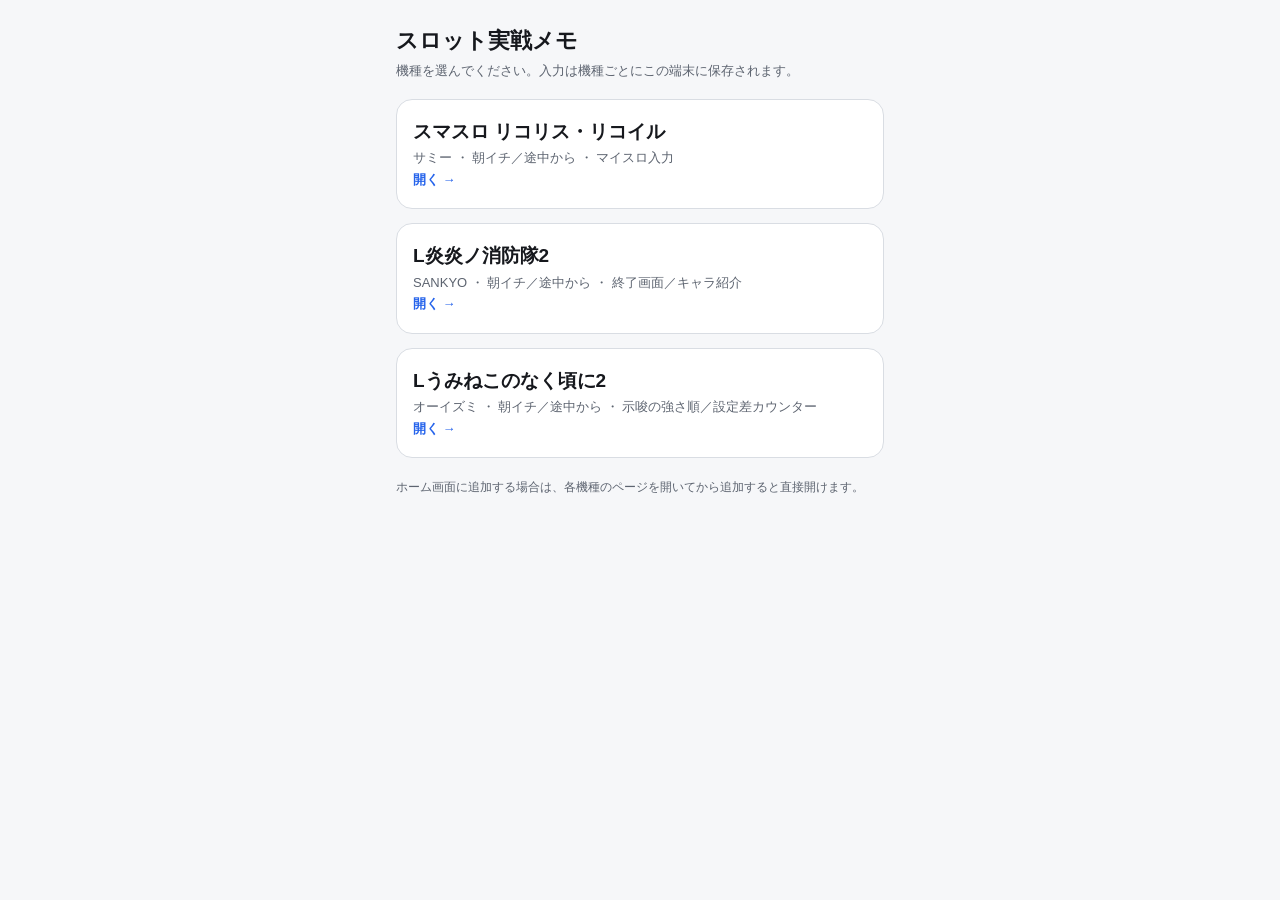
==== index.html @ 325089b9 "Add Umineko2 memo page and menu entry Co-authored-by: sugarsgith <sugarsgith@users.noreply.github.co" ====
<!DOCTYPE html>
<html lang="ja">
<head>
<meta charset="utf-8">
<meta name="viewport" content="width=device-width,initial-scale=1,viewport-fit=cover">
<meta name="theme-color" content="#111318">
<title>スロット実戦メモ</title>
<style>
:root{--bg:#f6f7f9;--card:#fff;--text:#16181d;--sub:#5d6470;--border:#d9dde3;--accent:#2563eb}
@media (prefers-color-scheme:dark){:root{--bg:#111318;--card:#1b1e25;--text:#eceef2;--sub:#a0a7b4;--border:#333845;--accent:#5b8cff}}
*{box-sizing:border-box}
body{margin:0;background:var(--bg);color:var(--text);font-family:-apple-system,BlinkMacSystemFont,"Hiragino Sans","Noto Sans JP","Yu Gothic",sans-serif;font-size:15px;line-height:1.5;-webkit-text-size-adjust:100%}
main{max-width:520px;margin:0 auto;padding:24px 16px 60px}
h1{font-size:22px;margin:0 0 4px}
p{color:var(--sub);font-size:13px;margin:0 0 18px}
a.m{display:block;background:var(--card);border:1px solid var(--border);border-radius:16px;padding:18px 16px;margin:0 0 14px;text-decoration:none;color:var(--text);min-height:88px}
a.m:active{transform:scale(.98)}
a.m b{display:block;font-size:19px;margin-bottom:2px}
a.m span{display:block;font-size:13px;color:var(--sub)}
a.m i{font-style:normal;color:var(--accent);font-weight:700;font-size:13px}
.note{font-size:12px;color:var(--sub);margin-top:20px}
</style>
</head>
<body>
<noscript><div style="padding:12px;background:#fde2e2;color:#900;font-weight:bold">この画面ではメモ機能が動きません。SafariかChromeで開き直してください。</div></noscript>
<main>
<h1>スロット実戦メモ</h1>
<p>機種を選んでください。入力は機種ごとにこの端末に保存されます。</p>
<a class="m" id="go-lycoris" href="lycoris/"><b>スマスロ リコリス・リコイル</b><span>サミー ・ 朝イチ／途中から ・ マイスロ入力</span><i>開く →</i></a>
<a class="m" id="go-enen2" href="enen2/"><b>L炎炎ノ消防隊2</b><span>SANKYO ・ 朝イチ／途中から ・ 終了画面／キャラ紹介</span><i>開く →</i></a>
<a class="m" id="go-umineko2" href="umineko2/"><b>Lうみねこのなく頃に2</b><span>オーイズミ ・ 朝イチ／途中から ・ 示唆の強さ順／設定差カウンター</span><i>開く →</i></a>
<div class="note">ホーム画面に追加する場合は、各機種のページを開いてから追加すると直接開けます。</div>
</main>
</body>
</html>
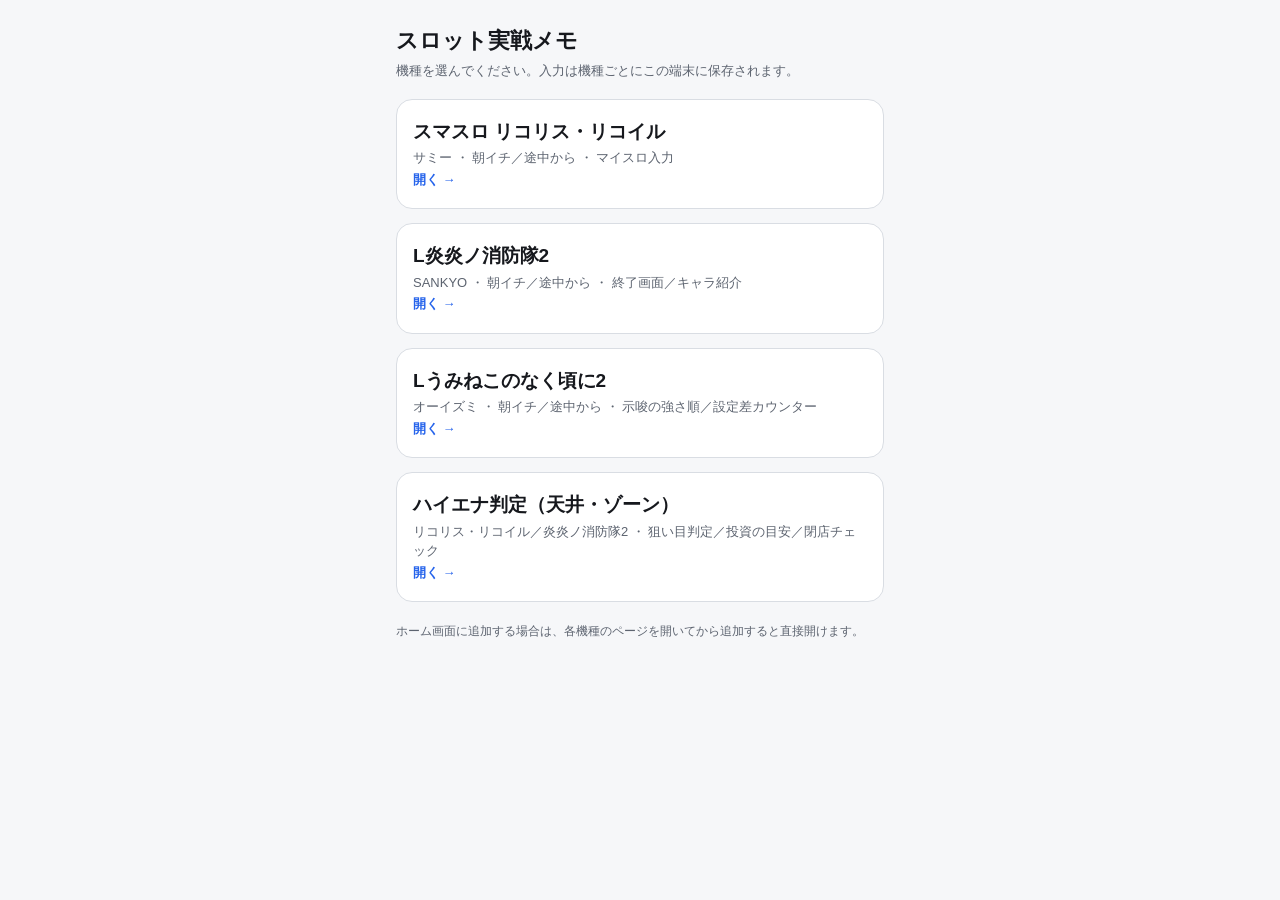
==== commit 5a5932ff: "Add hyena (天井・ゾーン) page and menu entry Co-authored-by: sugarsgith <sugarsgith@users.noreply.github.c" ====
--- a/index.html
+++ b/index.html
@@ -29,6 +29,7 @@
 <a class="m" id="go-lycoris" href="lycoris/"><b>スマスロ リコリス・リコイル</b><span>サミー ・ 朝イチ／途中から ・ マイスロ入力</span><i>開く →</i></a>
 <a class="m" id="go-enen2" href="enen2/"><b>L炎炎ノ消防隊2</b><span>SANKYO ・ 朝イチ／途中から ・ 終了画面／キャラ紹介</span><i>開く →</i></a>
 <a class="m" id="go-umineko2" href="umineko2/"><b>Lうみねこのなく頃に2</b><span>オーイズミ ・ 朝イチ／途中から ・ 示唆の強さ順／設定差カウンター</span><i>開く →</i></a>
+<a class="m" id="go-hyena" href="hyena/"><b>ハイエナ判定（天井・ゾーン）</b><span>リコリス・リコイル／炎炎ノ消防隊2 ・ 狙い目判定／投資の目安／閉店チェック</span><i>開く →</i></a>
 <div class="note">ホーム画面に追加する場合は、各機種のページを開いてから追加すると直接開けます。</div>
 </main>
 </body>
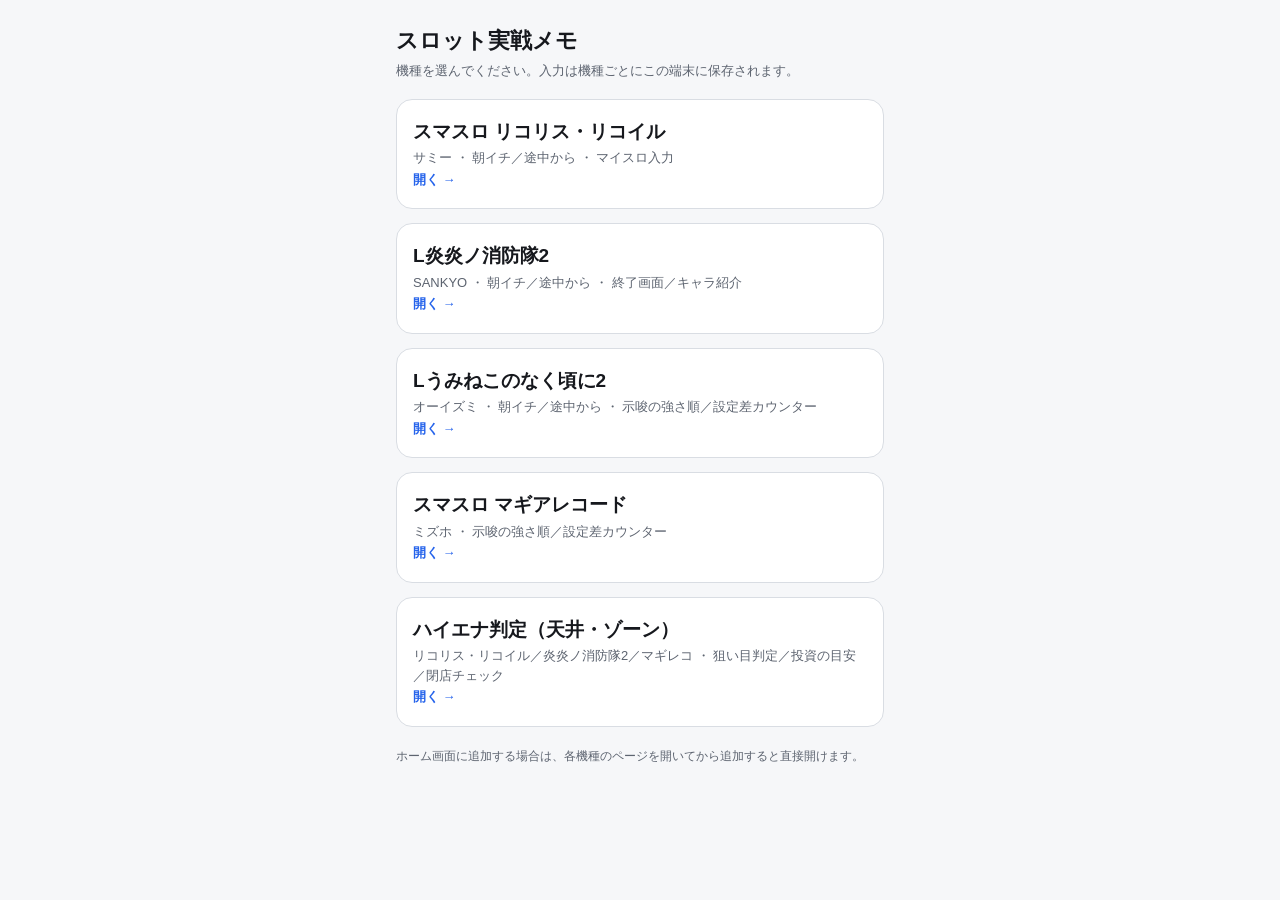
==== commit e105a72b: "Add magireco page; add magireco to hyena; menu card. Co-authored-by: sugarsgith <sugarsgith@users.no" ====
--- a/index.html
+++ b/index.html
@@ -29,7 +29,8 @@
 <a class="m" id="go-lycoris" href="lycoris/"><b>スマスロ リコリス・リコイル</b><span>サミー ・ 朝イチ／途中から ・ マイスロ入力</span><i>開く →</i></a>
 <a class="m" id="go-enen2" href="enen2/"><b>L炎炎ノ消防隊2</b><span>SANKYO ・ 朝イチ／途中から ・ 終了画面／キャラ紹介</span><i>開く →</i></a>
 <a class="m" id="go-umineko2" href="umineko2/"><b>Lうみねこのなく頃に2</b><span>オーイズミ ・ 朝イチ／途中から ・ 示唆の強さ順／設定差カウンター</span><i>開く →</i></a>
-<a class="m" id="go-hyena" href="hyena/"><b>ハイエナ判定（天井・ゾーン）</b><span>リコリス・リコイル／炎炎ノ消防隊2 ・ 狙い目判定／投資の目安／閉店チェック</span><i>開く →</i></a>
+<a class="m" id="go-magireco" href="magireco/"><b>スマスロ マギアレコード</b><span>ミズホ ・ 示唆の強さ順／設定差カウンター</span><i>開く →</i></a>
+<a class="m" id="go-hyena" href="hyena/"><b>ハイエナ判定（天井・ゾーン）</b><span>リコリス・リコイル／炎炎ノ消防隊2／マギレコ ・ 狙い目判定／投資の目安／閉店チェック</span><i>開く →</i></a>
 <div class="note">ホーム画面に追加する場合は、各機種のページを開いてから追加すると直接開けます。</div>
 </main>
 </body>
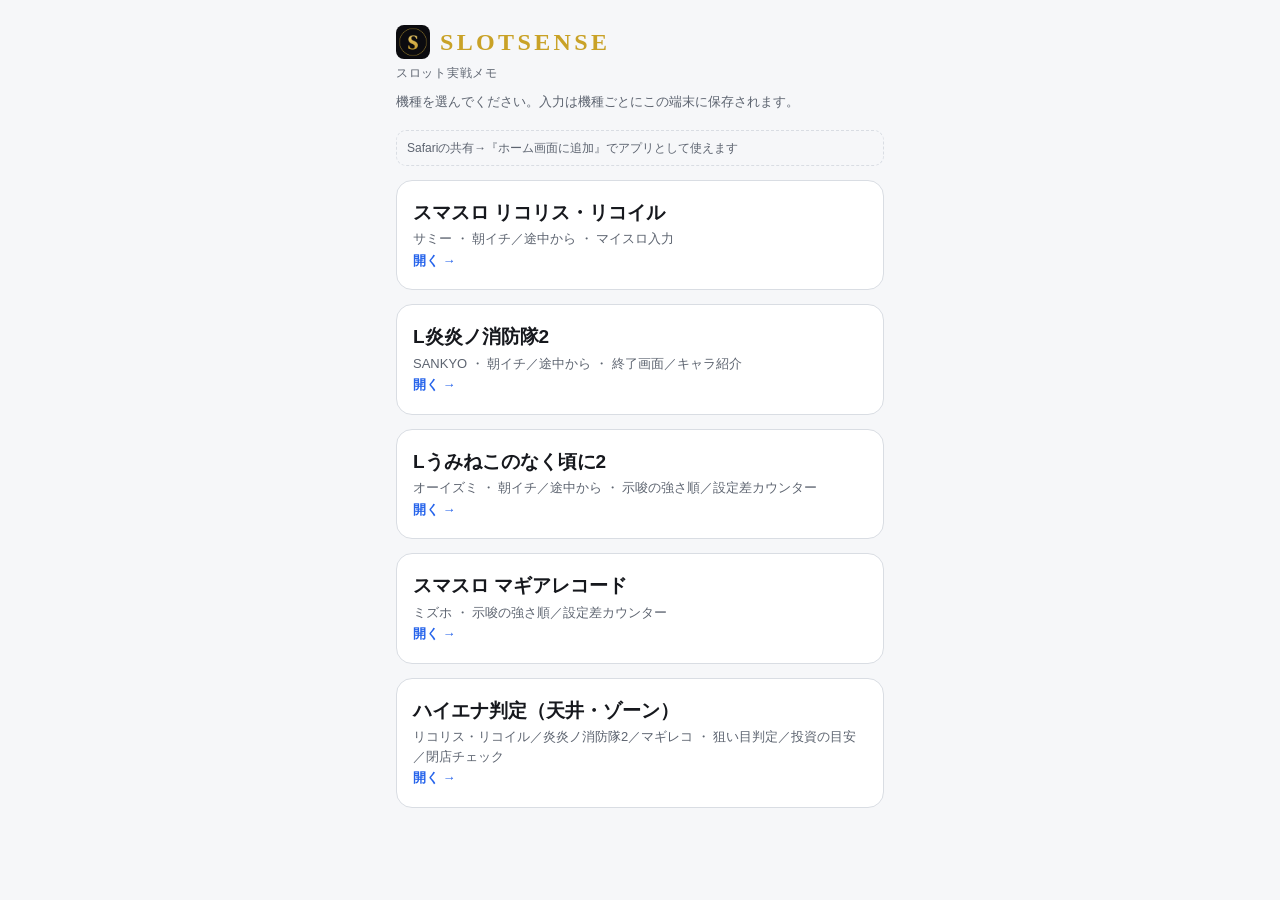
==== commit 012dcdf2: "SLOTSENSE PWA: manifest, service worker, icons Co-authored-by: sugarsgith <sugarsgith@users.noreply." ====
--- a/index.html
+++ b/index.html
@@ -3,8 +3,7 @@
 <head>
 <meta charset="utf-8">
 <meta name="viewport" content="width=device-width,initial-scale=1,viewport-fit=cover">
-<meta name="theme-color" content="#111318">
-<title>スロット実戦メモ</title>
+<title>SLOTSENSE</title>
 <style>
 :root{--bg:#f6f7f9;--card:#fff;--text:#16181d;--sub:#5d6470;--border:#d9dde3;--accent:#2563eb}
 @media (prefers-color-scheme:dark){:root{--bg:#111318;--card:#1b1e25;--text:#eceef2;--sub:#a0a7b4;--border:#333845;--accent:#5b8cff}}
@@ -18,20 +17,35 @@
 a.m b{display:block;font-size:19px;margin-bottom:2px}
 a.m span{display:block;font-size:13px;color:var(--sub)}
 a.m i{font-style:normal;color:var(--accent);font-weight:700;font-size:13px}
+h1.brand{display:flex;align-items:center;gap:10px;font-family:Georgia,"Times New Roman",serif;letter-spacing:.14em;font-size:24px;color:#c9a227}
+h1.brand img{border-radius:8px}
+.sub{font-size:12px;color:var(--sub);letter-spacing:.06em;margin:0 0 10px}
+#a2hs{font-size:12px;color:var(--sub);border:1px dashed var(--border);border-radius:10px;padding:8px 10px;margin:0 0 14px}
 .note{font-size:12px;color:var(--sub);margin-top:20px}
 </style>
+<meta name="theme-color" content="#0b0b0f">
+<link rel="manifest" href="/manifest.webmanifest">
+<link rel="icon" type="image/png" href="/icons/icon-192.png">
+<link rel="apple-touch-icon" href="/icons/apple-touch-icon.png">
+<meta name="apple-mobile-web-app-capable" content="yes">
+<meta name="mobile-web-app-capable" content="yes">
+<meta name="apple-mobile-web-app-status-bar-style" content="default">
+<meta name="apple-mobile-web-app-title" content="SLOTSENSE">
+<script>if('serviceWorker' in navigator){addEventListener('load',function(){navigator.serviceWorker.register('/sw.js',{scope:'/'}).catch(function(){})})}</script>
 </head>
 <body>
 <noscript><div style="padding:12px;background:#fde2e2;color:#900;font-weight:bold">この画面ではメモ機能が動きません。SafariかChromeで開き直してください。</div></noscript>
 <main>
-<h1>スロット実戦メモ</h1>
+<h1 class="brand"><img src="icons/icon-192.png" alt="" width="34" height="34">SLOTSENSE</h1>
+<div class="sub">スロット実戦メモ</div>
 <p>機種を選んでください。入力は機種ごとにこの端末に保存されます。</p>
+<div id="a2hs">Safariの共有→『ホーム画面に追加』でアプリとして使えます</div>
+<script>if((window.matchMedia&&matchMedia("(display-mode: standalone)").matches)||navigator.standalone){document.getElementById("a2hs").style.display="none"}</script>
 <a class="m" id="go-lycoris" href="lycoris/"><b>スマスロ リコリス・リコイル</b><span>サミー ・ 朝イチ／途中から ・ マイスロ入力</span><i>開く →</i></a>
 <a class="m" id="go-enen2" href="enen2/"><b>L炎炎ノ消防隊2</b><span>SANKYO ・ 朝イチ／途中から ・ 終了画面／キャラ紹介</span><i>開く →</i></a>
 <a class="m" id="go-umineko2" href="umineko2/"><b>Lうみねこのなく頃に2</b><span>オーイズミ ・ 朝イチ／途中から ・ 示唆の強さ順／設定差カウンター</span><i>開く →</i></a>
 <a class="m" id="go-magireco" href="magireco/"><b>スマスロ マギアレコード</b><span>ミズホ ・ 示唆の強さ順／設定差カウンター</span><i>開く →</i></a>
 <a class="m" id="go-hyena" href="hyena/"><b>ハイエナ判定（天井・ゾーン）</b><span>リコリス・リコイル／炎炎ノ消防隊2／マギレコ ・ 狙い目判定／投資の目安／閉店チェック</span><i>開く →</i></a>
-<div class="note">ホーム画面に追加する場合は、各機種のページを開いてから追加すると直接開けます。</div>
 </main>
 </body>
 </html>
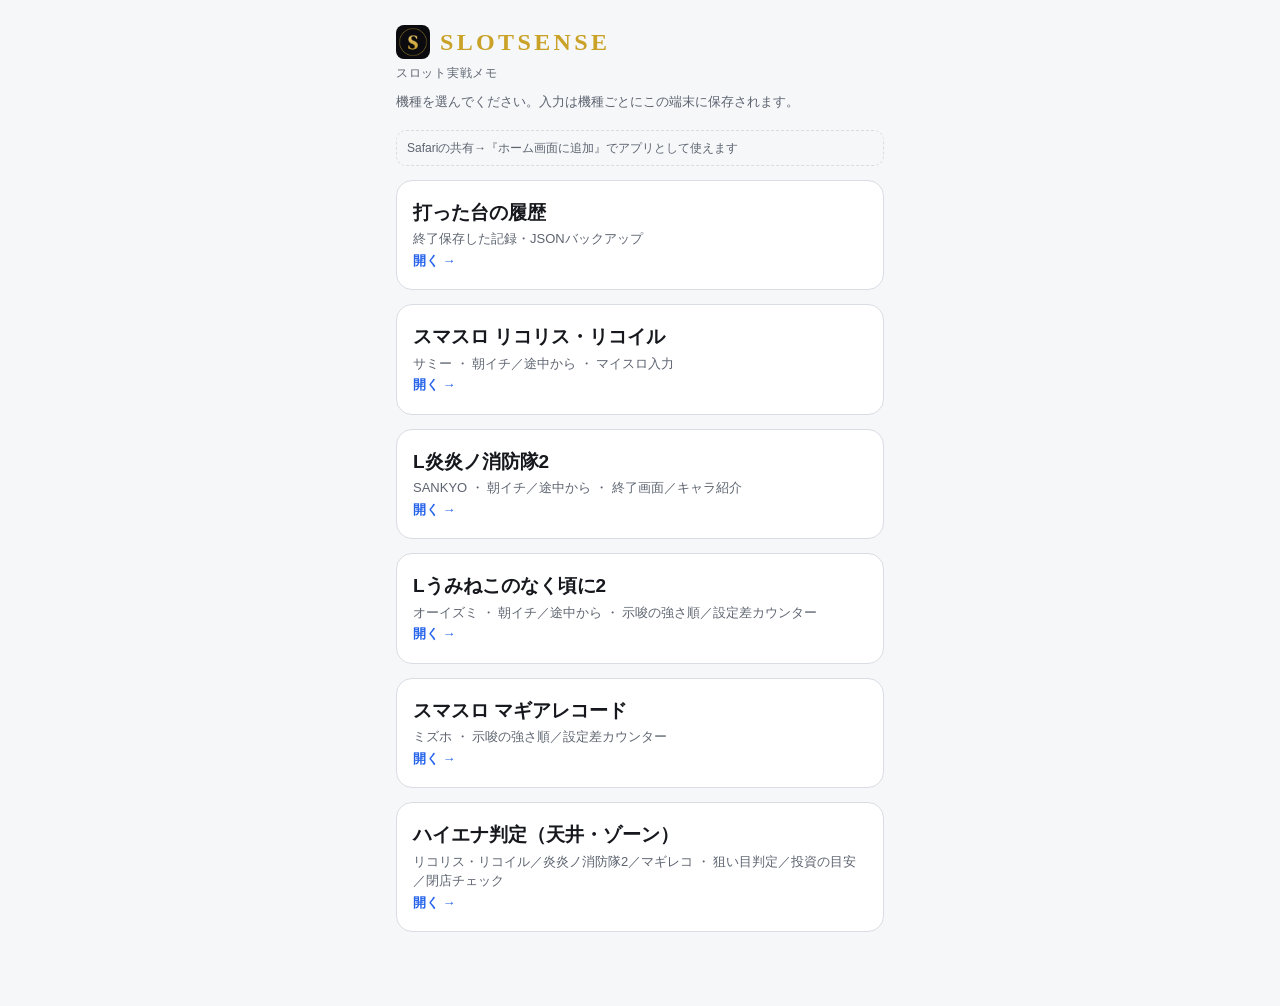
==== commit bf97205a: "SLOTSENSE rev1: game-count source, REG full order, copy, session history Co-authored-by: sugarsgith " ====
--- a/index.html
+++ b/index.html
@@ -41,6 +41,7 @@
 <p>機種を選んでください。入力は機種ごとにこの端末に保存されます。</p>
 <div id="a2hs">Safariの共有→『ホーム画面に追加』でアプリとして使えます</div>
 <script>if((window.matchMedia&&matchMedia("(display-mode: standalone)").matches)||navigator.standalone){document.getElementById("a2hs").style.display="none"}</script>
+<a class="m" id="go-history" href="history/"><b>打った台の履歴</b><span>終了保存した記録・JSONバックアップ</span><i>開く →</i></a>
 <a class="m" id="go-lycoris" href="lycoris/"><b>スマスロ リコリス・リコイル</b><span>サミー ・ 朝イチ／途中から ・ マイスロ入力</span><i>開く →</i></a>
 <a class="m" id="go-enen2" href="enen2/"><b>L炎炎ノ消防隊2</b><span>SANKYO ・ 朝イチ／途中から ・ 終了画面／キャラ紹介</span><i>開く →</i></a>
 <a class="m" id="go-umineko2" href="umineko2/"><b>Lうみねこのなく頃に2</b><span>オーイズミ ・ 朝イチ／途中から ・ 示唆の強さ順／設定差カウンター</span><i>開く →</i></a>
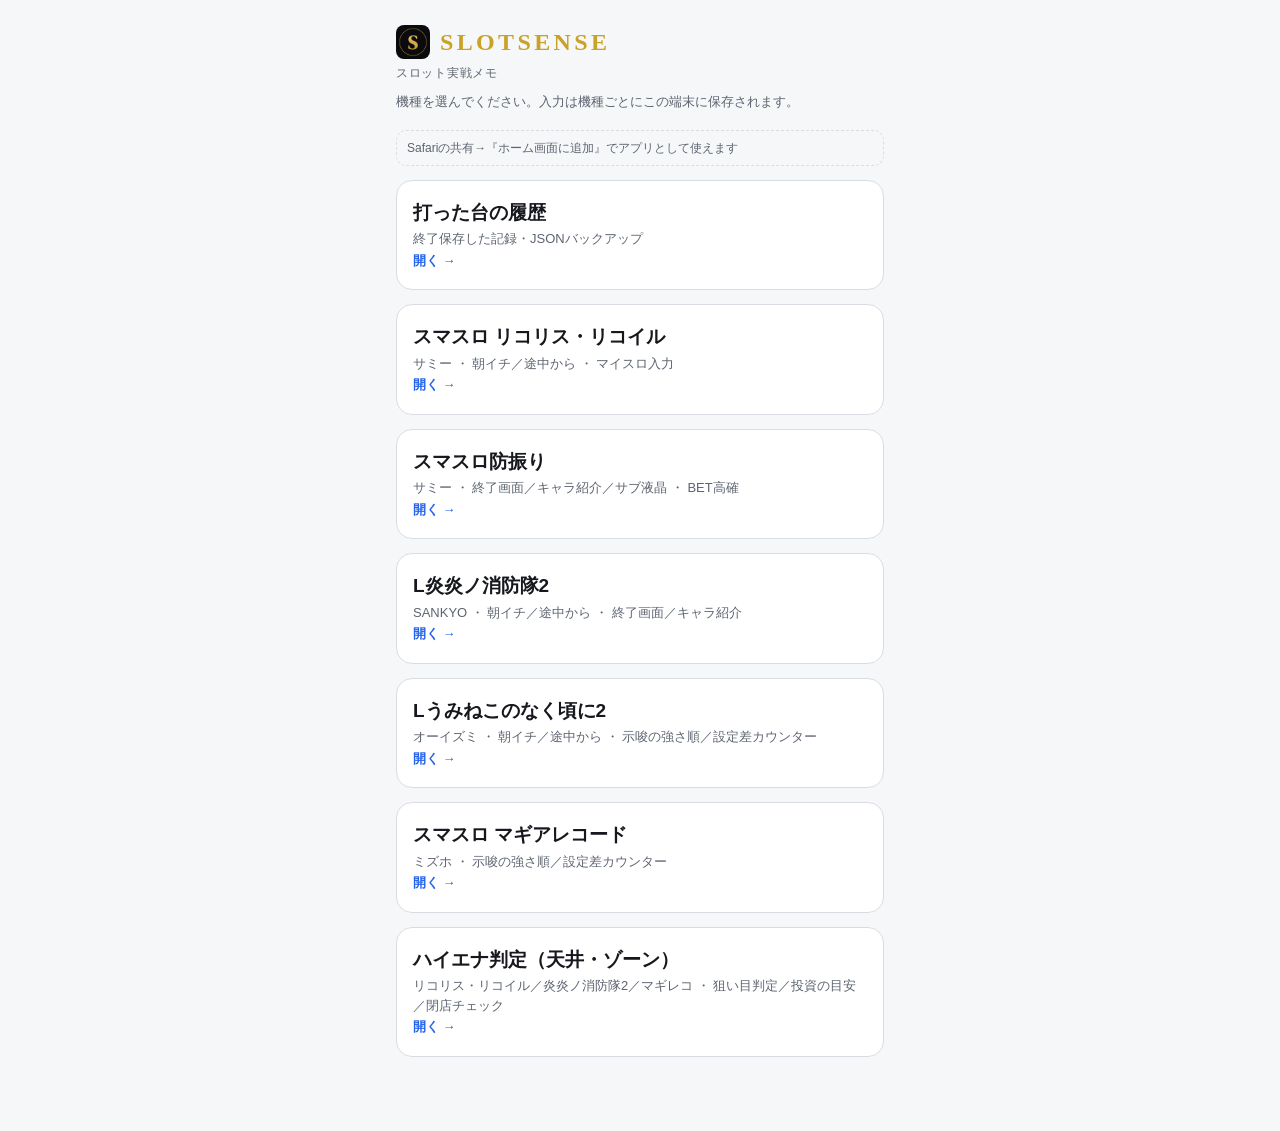
==== commit 6d75d9e6: "SLOTSENSE: add 防振り page Co-authored-by: sugarsgith <sugarsgith@users.noreply.github.com>" ====
--- a/index.html
+++ b/index.html
@@ -43,6 +43,7 @@
 <script>if((window.matchMedia&&matchMedia("(display-mode: standalone)").matches)||navigator.standalone){document.getElementById("a2hs").style.display="none"}</script>
 <a class="m" id="go-history" href="history/"><b>打った台の履歴</b><span>終了保存した記録・JSONバックアップ</span><i>開く →</i></a>
 <a class="m" id="go-lycoris" href="lycoris/"><b>スマスロ リコリス・リコイル</b><span>サミー ・ 朝イチ／途中から ・ マイスロ入力</span><i>開く →</i></a>
+<a class="m" id="go-bofuri" href="bofuri/"><b>スマスロ防振り</b><span>サミー ・ 終了画面／キャラ紹介／サブ液晶 ・ BET高確</span><i>開く →</i></a>
 <a class="m" id="go-enen2" href="enen2/"><b>L炎炎ノ消防隊2</b><span>SANKYO ・ 朝イチ／途中から ・ 終了画面／キャラ紹介</span><i>開く →</i></a>
 <a class="m" id="go-umineko2" href="umineko2/"><b>Lうみねこのなく頃に2</b><span>オーイズミ ・ 朝イチ／途中から ・ 示唆の強さ順／設定差カウンター</span><i>開く →</i></a>
 <a class="m" id="go-magireco" href="magireco/"><b>スマスロ マギアレコード</b><span>ミズホ ・ 示唆の強さ順／設定差カウンター</span><i>開く →</i></a>
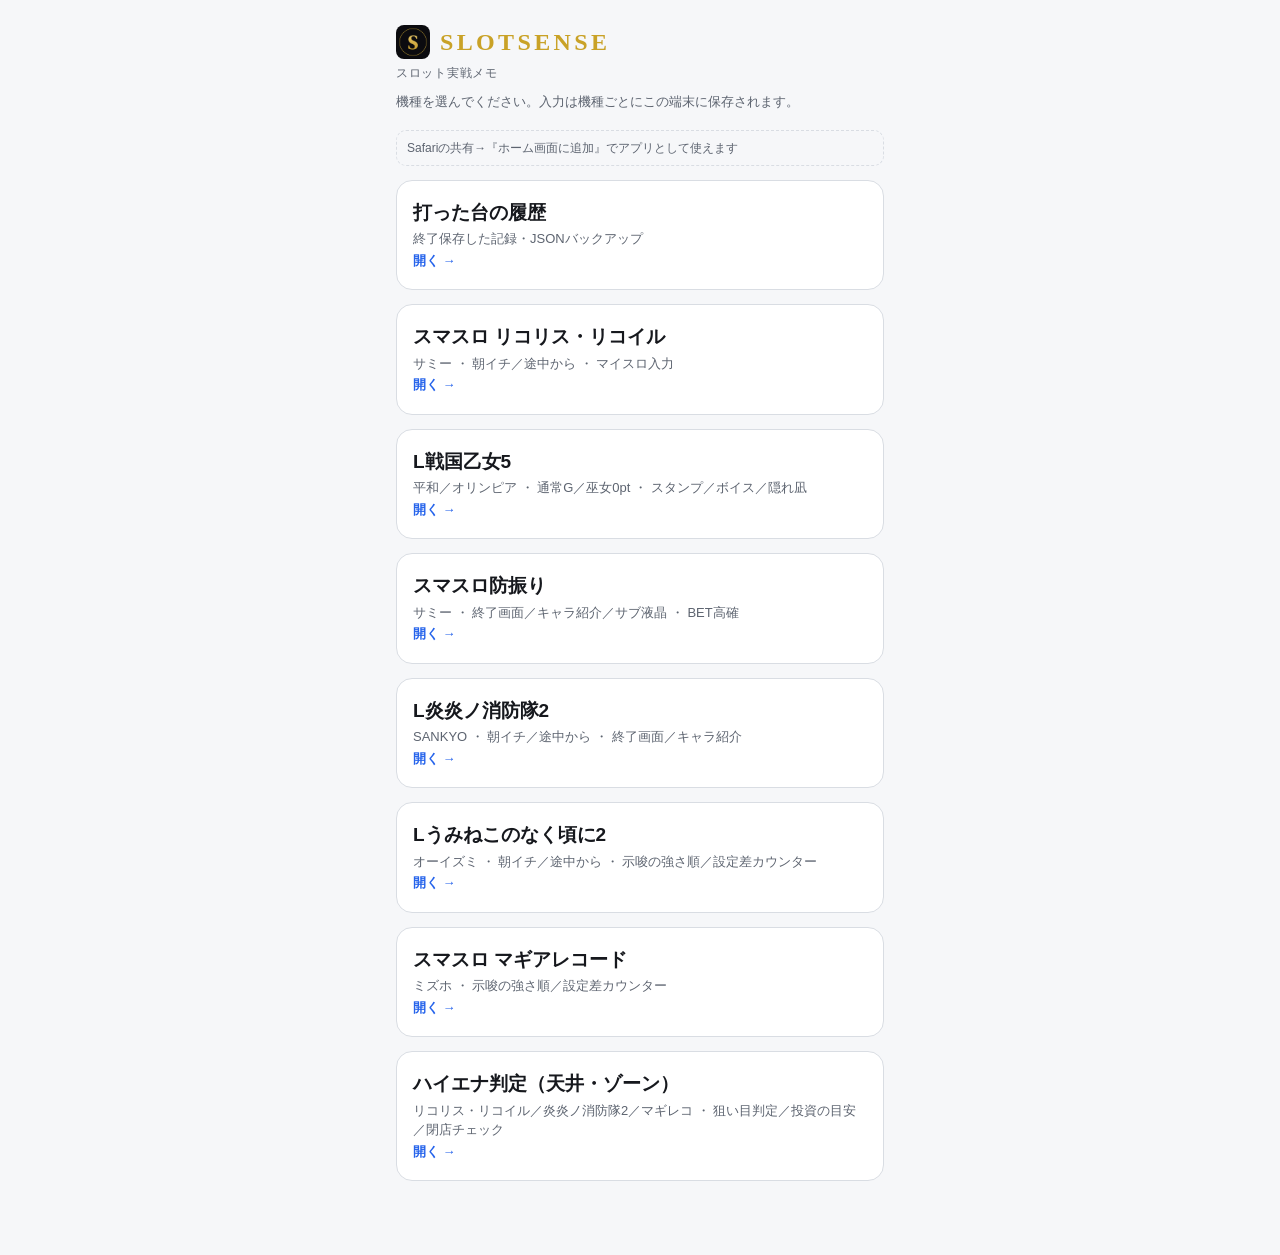
==== commit 5381733e: "SLOTSENSE: add 戦国乙女5 page Co-authored-by: sugarsgith <sugarsgith@users.noreply.github.com>" ====
--- a/index.html
+++ b/index.html
@@ -43,6 +43,7 @@
 <script>if((window.matchMedia&&matchMedia("(display-mode: standalone)").matches)||navigator.standalone){document.getElementById("a2hs").style.display="none"}</script>
 <a class="m" id="go-history" href="history/"><b>打った台の履歴</b><span>終了保存した記録・JSONバックアップ</span><i>開く →</i></a>
 <a class="m" id="go-lycoris" href="lycoris/"><b>スマスロ リコリス・リコイル</b><span>サミー ・ 朝イチ／途中から ・ マイスロ入力</span><i>開く →</i></a>
+<a class="m" id="go-otome5" href="otome5/"><b>L戦国乙女5</b><span>平和／オリンピア ・ 通常G／巫女0pt ・ スタンプ／ボイス／隠れ凪</span><i>開く →</i></a>
 <a class="m" id="go-bofuri" href="bofuri/"><b>スマスロ防振り</b><span>サミー ・ 終了画面／キャラ紹介／サブ液晶 ・ BET高確</span><i>開く →</i></a>
 <a class="m" id="go-enen2" href="enen2/"><b>L炎炎ノ消防隊2</b><span>SANKYO ・ 朝イチ／途中から ・ 終了画面／キャラ紹介</span><i>開く →</i></a>
 <a class="m" id="go-umineko2" href="umineko2/"><b>Lうみねこのなく頃に2</b><span>オーイズミ ・ 朝イチ／途中から ・ 示唆の強さ順／設定差カウンター</span><i>開く →</i></a>
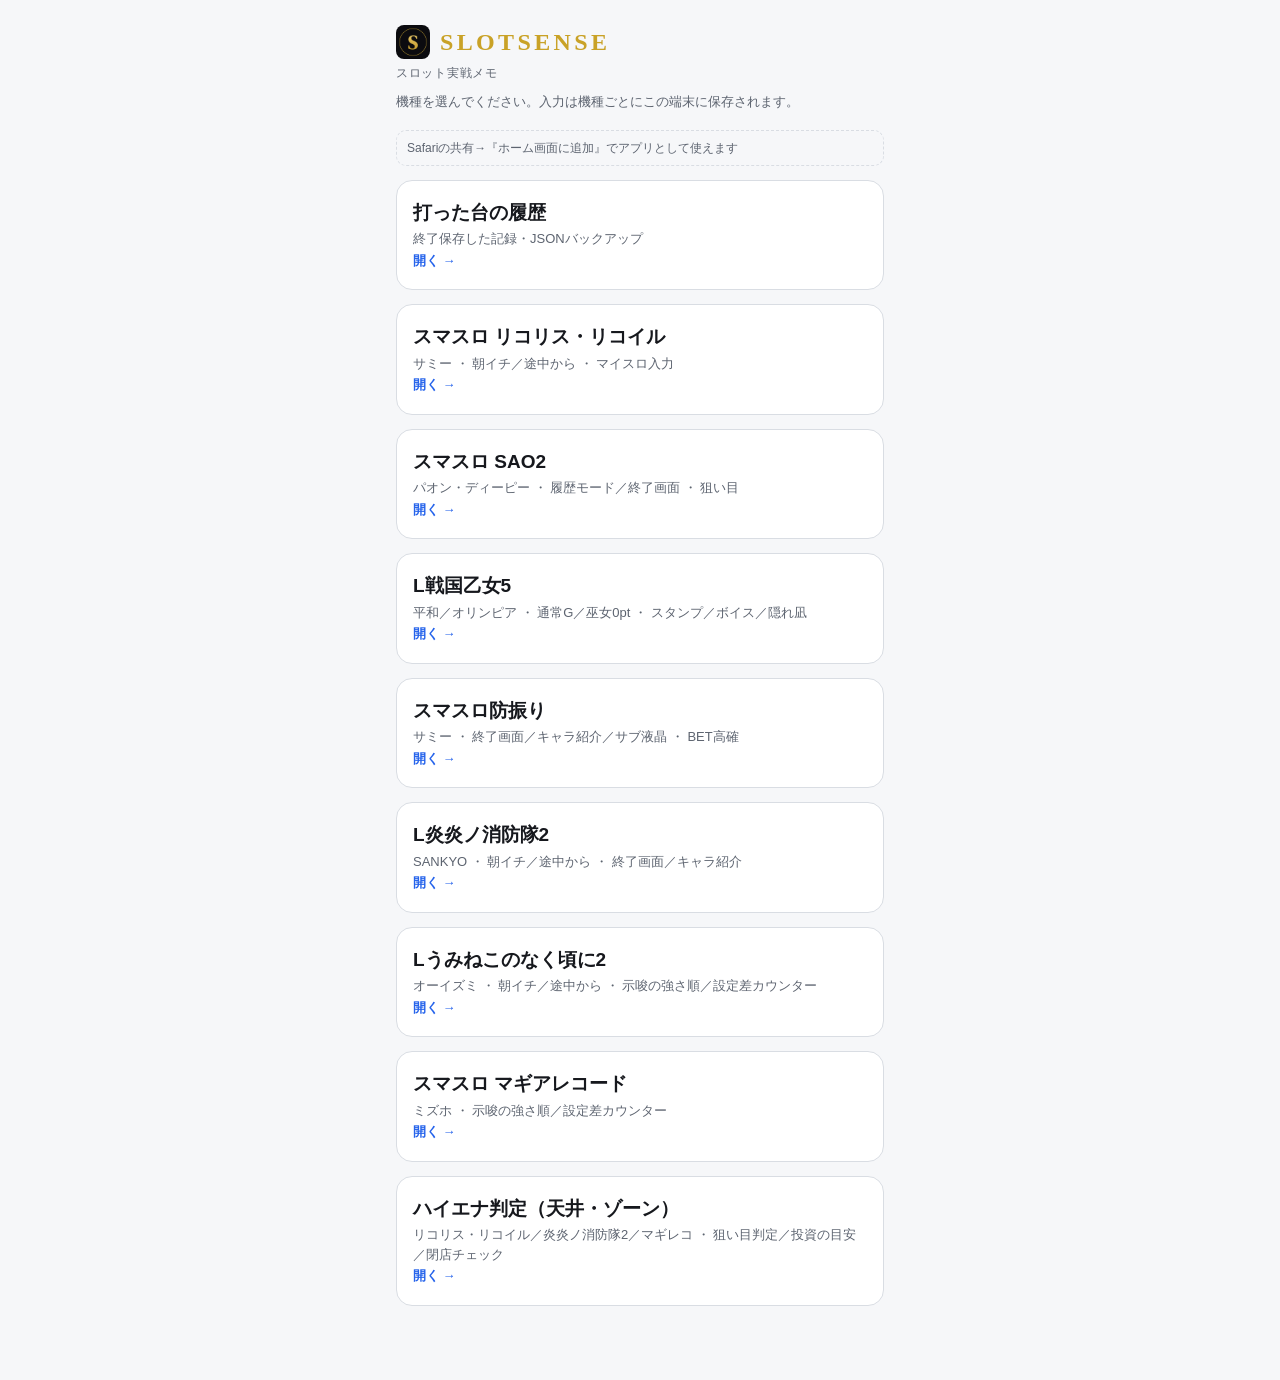
==== commit a021c20d: "Add SAO2 setting-estimate page; sw slotsense-v6 Co-authored-by: sugarsgith <sugarsgith@users.noreply" ====
--- a/index.html
+++ b/index.html
@@ -43,6 +43,7 @@
 <script>if((window.matchMedia&&matchMedia("(display-mode: standalone)").matches)||navigator.standalone){document.getElementById("a2hs").style.display="none"}</script>
 <a class="m" id="go-history" href="history/"><b>打った台の履歴</b><span>終了保存した記録・JSONバックアップ</span><i>開く →</i></a>
 <a class="m" id="go-lycoris" href="lycoris/"><b>スマスロ リコリス・リコイル</b><span>サミー ・ 朝イチ／途中から ・ マイスロ入力</span><i>開く →</i></a>
+<a class="m" id="go-sao2" href="sao2/"><b>スマスロ SAO2</b><span>パオン・ディーピー ・ 履歴モード／終了画面 ・ 狙い目</span><i>開く →</i></a>
 <a class="m" id="go-otome5" href="otome5/"><b>L戦国乙女5</b><span>平和／オリンピア ・ 通常G／巫女0pt ・ スタンプ／ボイス／隠れ凪</span><i>開く →</i></a>
 <a class="m" id="go-bofuri" href="bofuri/"><b>スマスロ防振り</b><span>サミー ・ 終了画面／キャラ紹介／サブ液晶 ・ BET高確</span><i>開く →</i></a>
 <a class="m" id="go-enen2" href="enen2/"><b>L炎炎ノ消防隊2</b><span>SANKYO ・ 朝イチ／途中から ・ 終了画面／キャラ紹介</span><i>開く →</i></a>
